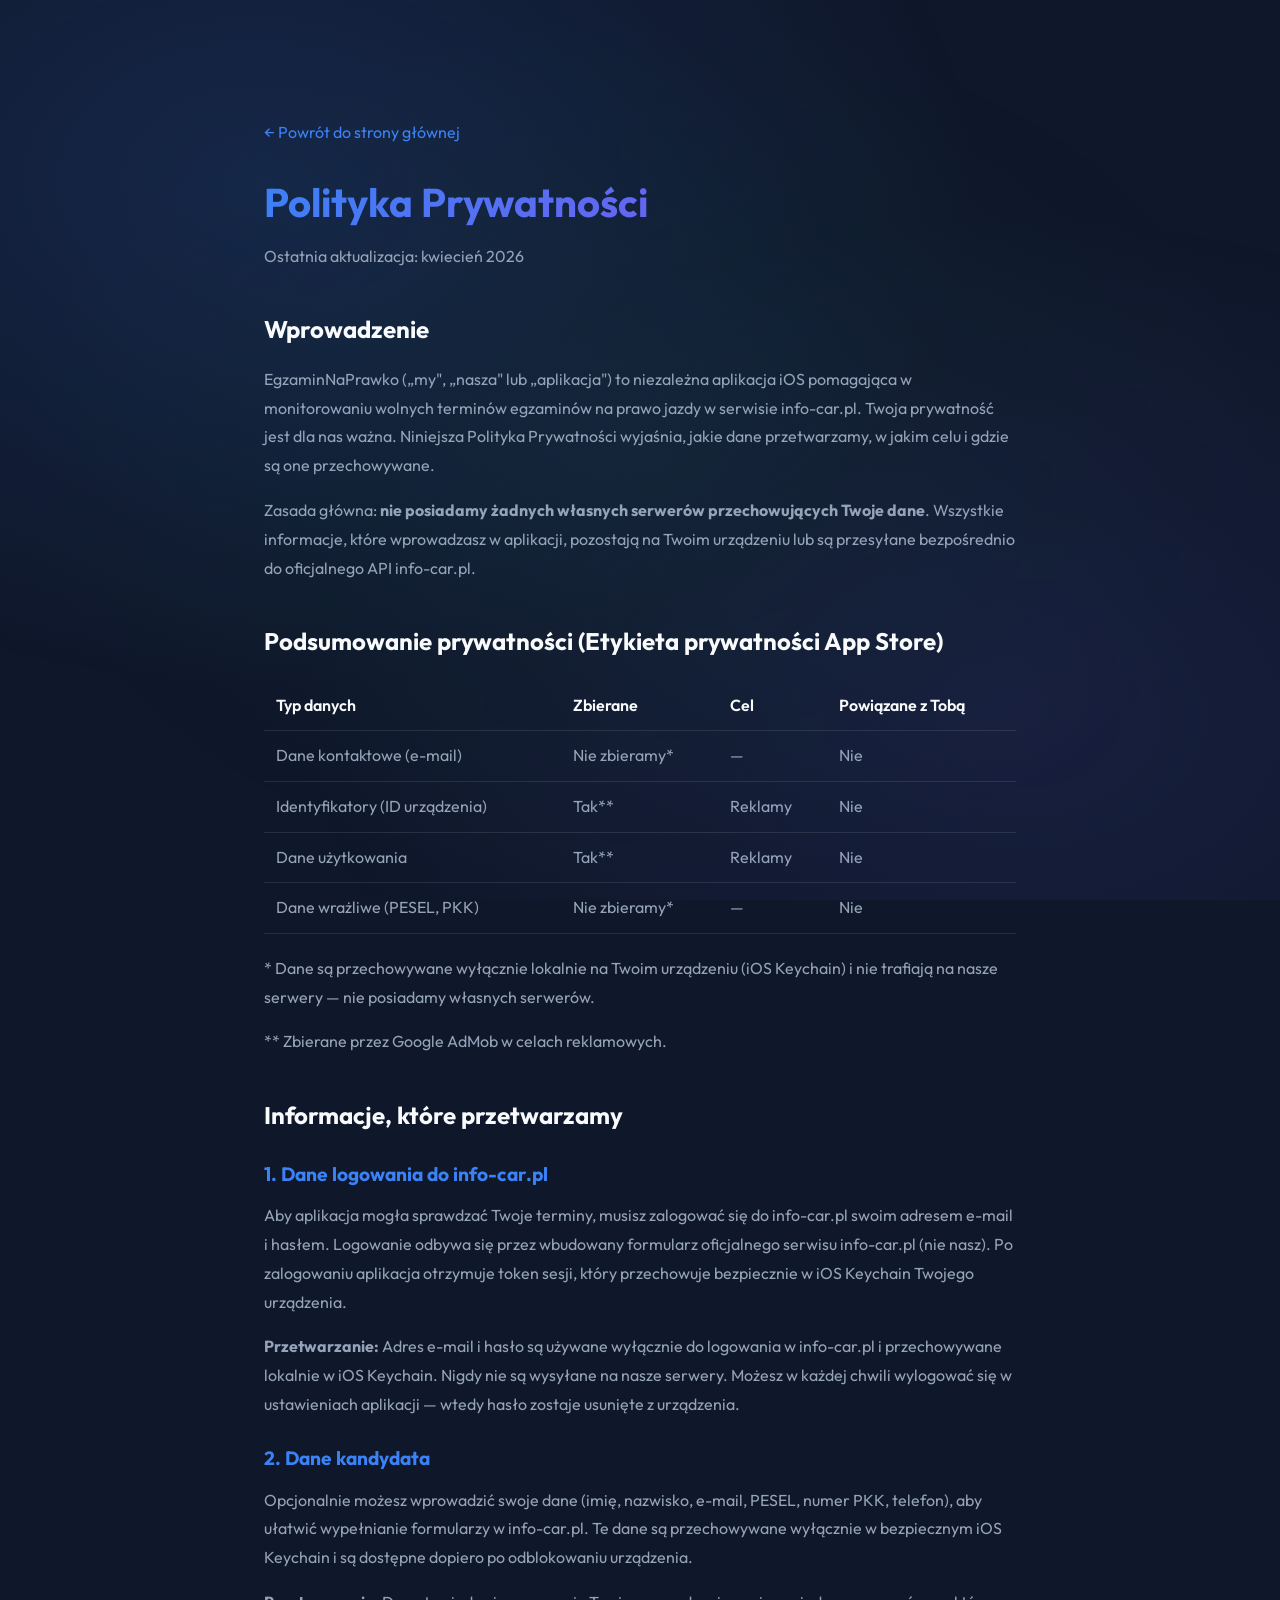
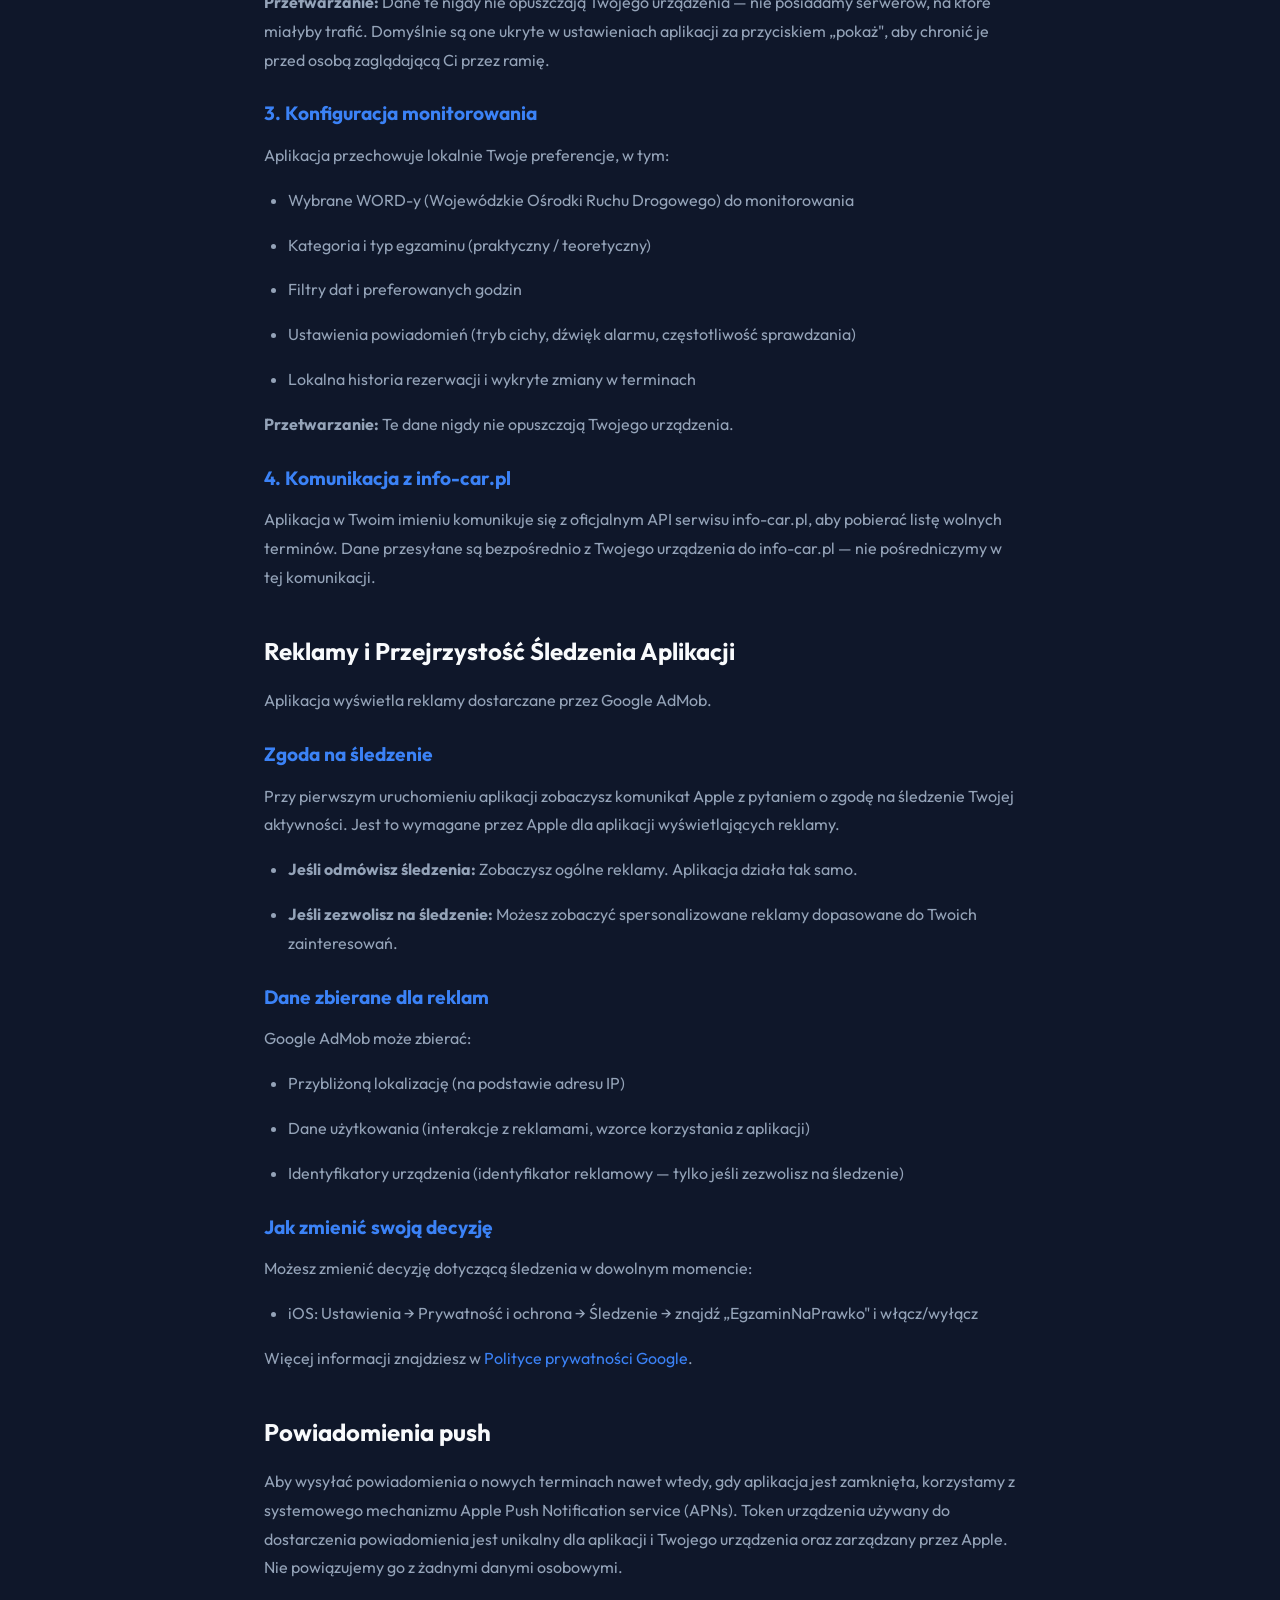
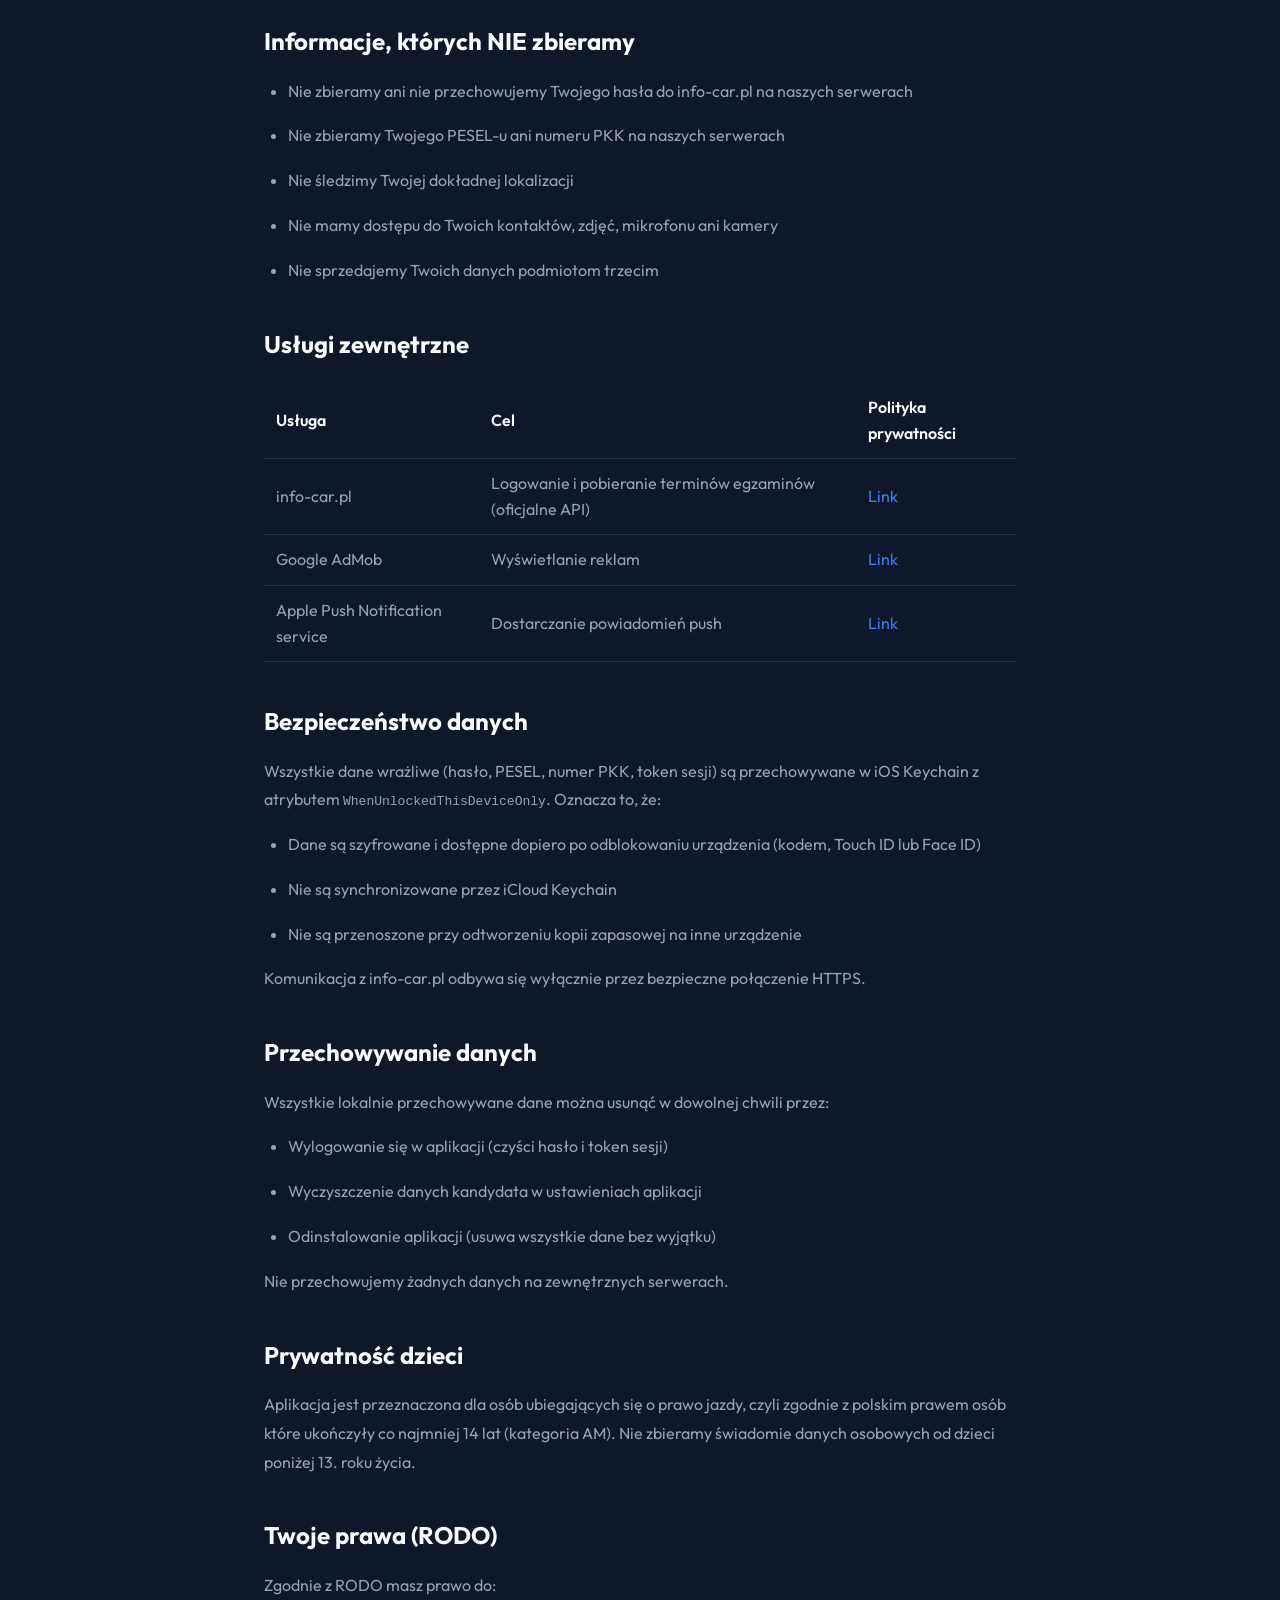
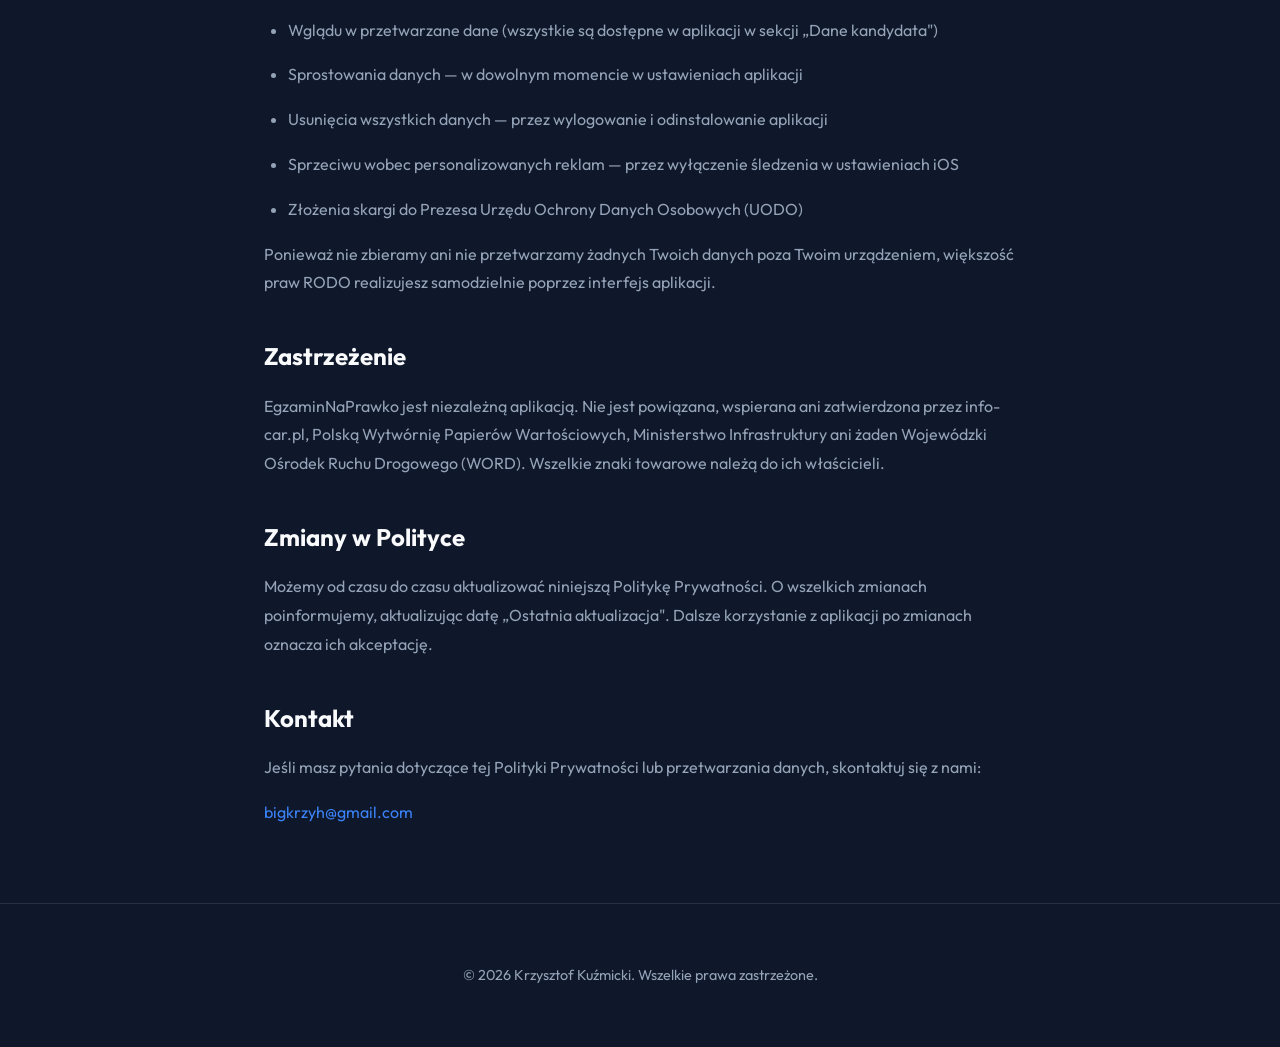
==== privacy.html @ 0381955b "Initial site" ====
<!DOCTYPE html>
<html lang="pl">
<head>
    <meta charset="UTF-8">
    <meta name="viewport" content="width=device-width, initial-scale=1.0">
    <meta http-equiv="X-UA-Compatible" content="IE=edge">

    <title>Polityka Prywatności - EgzaminNaPrawko</title>
    <meta name="description" content="Polityka prywatności aplikacji EgzaminNaPrawko">
    <meta name="robots" content="index, follow">
    <link rel="canonical" href="https://bigkrzyh.github.io/EgzaminNaPrawko/privacy.html">

    <link rel="preconnect" href="https://fonts.googleapis.com">
    <link rel="preconnect" href="https://fonts.gstatic.com" crossorigin>
    <link href="https://fonts.googleapis.com/css2?family=Outfit:wght@400;500;600;700&display=swap" rel="stylesheet">

    <link rel="stylesheet" href="style.css">
    <style>
        .privacy-content {
            max-width: 800px;
            margin: 0 auto;
            padding: 120px 24px 60px;
        }
        .privacy-content h1 {
            font-size: 2.5rem;
            margin-bottom: 8px;
            background: var(--gradient);
            -webkit-background-clip: text;
            -webkit-text-fill-color: transparent;
            background-clip: text;
        }
        .privacy-content .updated {
            color: var(--text-secondary);
            margin-bottom: 40px;
        }
        .privacy-content h2 {
            font-size: 1.5rem;
            margin: 40px 0 16px;
            color: var(--text-primary);
        }
        .privacy-content h3 {
            font-size: 1.2rem;
            margin: 24px 0 12px;
            color: var(--primary);
        }
        .privacy-content p, .privacy-content li {
            color: var(--text-secondary);
            margin-bottom: 16px;
            line-height: 1.8;
        }
        .privacy-content ul {
            margin-left: 24px;
            margin-bottom: 16px;
        }
        .privacy-content a {
            color: var(--primary);
            text-decoration: none;
        }
        .privacy-content a:hover {
            text-decoration: underline;
        }
        .privacy-content table {
            width: 100%;
            border-collapse: collapse;
            margin: 20px 0;
        }
        .privacy-content th, .privacy-content td {
            padding: 12px;
            text-align: left;
            border-bottom: 1px solid rgba(255,255,255,0.1);
        }
        .privacy-content th {
            color: var(--text-primary);
            font-weight: 600;
        }
        .privacy-content td {
            color: var(--text-secondary);
        }
        .back-link {
            display: inline-flex;
            align-items: center;
            gap: 8px;
            color: var(--primary);
            text-decoration: none;
            margin-bottom: 24px;
        }
        .back-link:hover {
            text-decoration: underline;
        }
    </style>
</head>
<body>
    <div class="bg-gradient"></div>

    <main class="privacy-content">
        <a href="./" class="back-link">← Powrót do strony głównej</a>

        <h1>Polityka Prywatności</h1>
        <p class="updated">Ostatnia aktualizacja: kwiecień 2026</p>

        <h2>Wprowadzenie</h2>
        <p>EgzaminNaPrawko („my", „nasza" lub „aplikacja") to niezależna aplikacja iOS pomagająca w monitorowaniu wolnych terminów egzaminów na prawo jazdy w serwisie info-car.pl. Twoja prywatność jest dla nas ważna. Niniejsza Polityka Prywatności wyjaśnia, jakie dane przetwarzamy, w jakim celu i gdzie są one przechowywane.</p>
        <p>Zasada główna: <strong>nie posiadamy żadnych własnych serwerów przechowujących Twoje dane</strong>. Wszystkie informacje, które wprowadzasz w aplikacji, pozostają na Twoim urządzeniu lub są przesyłane bezpośrednio do oficjalnego API info-car.pl.</p>

        <h2>Podsumowanie prywatności (Etykieta prywatności App Store)</h2>
        <table>
            <tr>
                <th>Typ danych</th>
                <th>Zbierane</th>
                <th>Cel</th>
                <th>Powiązane z Tobą</th>
            </tr>
            <tr>
                <td>Dane kontaktowe (e-mail)</td>
                <td>Nie zbieramy*</td>
                <td>—</td>
                <td>Nie</td>
            </tr>
            <tr>
                <td>Identyfikatory (ID urządzenia)</td>
                <td>Tak**</td>
                <td>Reklamy</td>
                <td>Nie</td>
            </tr>
            <tr>
                <td>Dane użytkowania</td>
                <td>Tak**</td>
                <td>Reklamy</td>
                <td>Nie</td>
            </tr>
            <tr>
                <td>Dane wrażliwe (PESEL, PKK)</td>
                <td>Nie zbieramy*</td>
                <td>—</td>
                <td>Nie</td>
            </tr>
        </table>
        <p>* Dane są przechowywane wyłącznie lokalnie na Twoim urządzeniu (iOS Keychain) i nie trafiają na nasze serwery — nie posiadamy własnych serwerów.</p>
        <p>** Zbierane przez Google AdMob w celach reklamowych.</p>

        <h2>Informacje, które przetwarzamy</h2>

        <h3>1. Dane logowania do info-car.pl</h3>
        <p>Aby aplikacja mogła sprawdzać Twoje terminy, musisz zalogować się do info-car.pl swoim adresem e-mail i hasłem. Logowanie odbywa się przez wbudowany formularz oficjalnego serwisu info-car.pl (nie nasz). Po zalogowaniu aplikacja otrzymuje token sesji, który przechowuje bezpiecznie w iOS Keychain Twojego urządzenia.</p>
        <p><strong>Przetwarzanie:</strong> Adres e-mail i hasło są używane wyłącznie do logowania w info-car.pl i przechowywane lokalnie w iOS Keychain. Nigdy nie są wysyłane na nasze serwery. Możesz w każdej chwili wylogować się w ustawieniach aplikacji — wtedy hasło zostaje usunięte z urządzenia.</p>

        <h3>2. Dane kandydata</h3>
        <p>Opcjonalnie możesz wprowadzić swoje dane (imię, nazwisko, e-mail, PESEL, numer PKK, telefon), aby ułatwić wypełnianie formularzy w info-car.pl. Te dane są przechowywane wyłącznie w bezpiecznym iOS Keychain i są dostępne dopiero po odblokowaniu urządzenia.</p>
        <p><strong>Przetwarzanie:</strong> Dane te nigdy nie opuszczają Twojego urządzenia — nie posiadamy serwerów, na które miałyby trafić. Domyślnie są one ukryte w ustawieniach aplikacji za przyciskiem „pokaż", aby chronić je przed osobą zaglądającą Ci przez ramię.</p>

        <h3>3. Konfiguracja monitorowania</h3>
        <p>Aplikacja przechowuje lokalnie Twoje preferencje, w tym:</p>
        <ul>
            <li>Wybrane WORD-y (Wojewódzkie Ośrodki Ruchu Drogowego) do monitorowania</li>
            <li>Kategoria i typ egzaminu (praktyczny / teoretyczny)</li>
            <li>Filtry dat i preferowanych godzin</li>
            <li>Ustawienia powiadomień (tryb cichy, dźwięk alarmu, częstotliwość sprawdzania)</li>
            <li>Lokalna historia rezerwacji i wykryte zmiany w terminach</li>
        </ul>
        <p><strong>Przetwarzanie:</strong> Te dane nigdy nie opuszczają Twojego urządzenia.</p>

        <h3>4. Komunikacja z info-car.pl</h3>
        <p>Aplikacja w Twoim imieniu komunikuje się z oficjalnym API serwisu info-car.pl, aby pobierać listę wolnych terminów. Dane przesyłane są bezpośrednio z Twojego urządzenia do info-car.pl — nie pośredniczymy w tej komunikacji.</p>

        <h2>Reklamy i Przejrzystość Śledzenia Aplikacji</h2>
        <p>Aplikacja wyświetla reklamy dostarczane przez Google AdMob.</p>

        <h3>Zgoda na śledzenie</h3>
        <p>Przy pierwszym uruchomieniu aplikacji zobaczysz komunikat Apple z pytaniem o zgodę na śledzenie Twojej aktywności. Jest to wymagane przez Apple dla aplikacji wyświetlających reklamy.</p>
        <ul>
            <li><strong>Jeśli odmówisz śledzenia:</strong> Zobaczysz ogólne reklamy. Aplikacja działa tak samo.</li>
            <li><strong>Jeśli zezwolisz na śledzenie:</strong> Możesz zobaczyć spersonalizowane reklamy dopasowane do Twoich zainteresowań.</li>
        </ul>

        <h3>Dane zbierane dla reklam</h3>
        <p>Google AdMob może zbierać:</p>
        <ul>
            <li>Przybliżoną lokalizację (na podstawie adresu IP)</li>
            <li>Dane użytkowania (interakcje z reklamami, wzorce korzystania z aplikacji)</li>
            <li>Identyfikatory urządzenia (identyfikator reklamowy — tylko jeśli zezwolisz na śledzenie)</li>
        </ul>

        <h3>Jak zmienić swoją decyzję</h3>
        <p>Możesz zmienić decyzję dotyczącą śledzenia w dowolnym momencie:</p>
        <ul>
            <li>iOS: Ustawienia → Prywatność i ochrona → Śledzenie → znajdź „EgzaminNaPrawko" i włącz/wyłącz</li>
        </ul>
        <p>Więcej informacji znajdziesz w <a href="https://policies.google.com/privacy" target="_blank" rel="noopener">Polityce prywatności Google</a>.</p>

        <h2>Powiadomienia push</h2>
        <p>Aby wysyłać powiadomienia o nowych terminach nawet wtedy, gdy aplikacja jest zamknięta, korzystamy z systemowego mechanizmu Apple Push Notification service (APNs). Token urządzenia używany do dostarczenia powiadomienia jest unikalny dla aplikacji i Twojego urządzenia oraz zarządzany przez Apple. Nie powiązujemy go z żadnymi danymi osobowymi.</p>

        <h2>Informacje, których NIE zbieramy</h2>
        <ul>
            <li>Nie zbieramy ani nie przechowujemy Twojego hasła do info-car.pl na naszych serwerach</li>
            <li>Nie zbieramy Twojego PESEL-u ani numeru PKK na naszych serwerach</li>
            <li>Nie śledzimy Twojej dokładnej lokalizacji</li>
            <li>Nie mamy dostępu do Twoich kontaktów, zdjęć, mikrofonu ani kamery</li>
            <li>Nie sprzedajemy Twoich danych podmiotom trzecim</li>
        </ul>

        <h2>Usługi zewnętrzne</h2>
        <table>
            <tr>
                <th>Usługa</th>
                <th>Cel</th>
                <th>Polityka prywatności</th>
            </tr>
            <tr>
                <td>info-car.pl</td>
                <td>Logowanie i pobieranie terminów egzaminów (oficjalne API)</td>
                <td><a href="https://info-car.pl" target="_blank" rel="noopener">Link</a></td>
            </tr>
            <tr>
                <td>Google AdMob</td>
                <td>Wyświetlanie reklam</td>
                <td><a href="https://policies.google.com/privacy" target="_blank" rel="noopener">Link</a></td>
            </tr>
            <tr>
                <td>Apple Push Notification service</td>
                <td>Dostarczanie powiadomień push</td>
                <td><a href="https://www.apple.com/legal/privacy/" target="_blank" rel="noopener">Link</a></td>
            </tr>
        </table>

        <h2>Bezpieczeństwo danych</h2>
        <p>Wszystkie dane wrażliwe (hasło, PESEL, numer PKK, token sesji) są przechowywane w iOS Keychain z atrybutem <code>WhenUnlockedThisDeviceOnly</code>. Oznacza to, że:</p>
        <ul>
            <li>Dane są szyfrowane i dostępne dopiero po odblokowaniu urządzenia (kodem, Touch ID lub Face ID)</li>
            <li>Nie są synchronizowane przez iCloud Keychain</li>
            <li>Nie są przenoszone przy odtworzeniu kopii zapasowej na inne urządzenie</li>
        </ul>
        <p>Komunikacja z info-car.pl odbywa się wyłącznie przez bezpieczne połączenie HTTPS.</p>

        <h2>Przechowywanie danych</h2>
        <p>Wszystkie lokalnie przechowywane dane można usunąć w dowolnej chwili przez:</p>
        <ul>
            <li>Wylogowanie się w aplikacji (czyści hasło i token sesji)</li>
            <li>Wyczyszczenie danych kandydata w ustawieniach aplikacji</li>
            <li>Odinstalowanie aplikacji (usuwa wszystkie dane bez wyjątku)</li>
        </ul>
        <p>Nie przechowujemy żadnych danych na zewnętrznych serwerach.</p>

        <h2>Prywatność dzieci</h2>
        <p>Aplikacja jest przeznaczona dla osób ubiegających się o prawo jazdy, czyli zgodnie z polskim prawem osób które ukończyły co najmniej 14 lat (kategoria AM). Nie zbieramy świadomie danych osobowych od dzieci poniżej 13. roku życia.</p>

        <h2>Twoje prawa (RODO)</h2>
        <p>Zgodnie z RODO masz prawo do:</p>
        <ul>
            <li>Wglądu w przetwarzane dane (wszystkie są dostępne w aplikacji w sekcji „Dane kandydata")</li>
            <li>Sprostowania danych — w dowolnym momencie w ustawieniach aplikacji</li>
            <li>Usunięcia wszystkich danych — przez wylogowanie i odinstalowanie aplikacji</li>
            <li>Sprzeciwu wobec personalizowanych reklam — przez wyłączenie śledzenia w ustawieniach iOS</li>
            <li>Złożenia skargi do Prezesa Urzędu Ochrony Danych Osobowych (UODO)</li>
        </ul>
        <p>Ponieważ nie zbieramy ani nie przetwarzamy żadnych Twoich danych poza Twoim urządzeniem, większość praw RODO realizujesz samodzielnie poprzez interfejs aplikacji.</p>

        <h2>Zastrzeżenie</h2>
        <p>EgzaminNaPrawko jest niezależną aplikacją. Nie jest powiązana, wspierana ani zatwierdzona przez info-car.pl, Polską Wytwórnię Papierów Wartościowych, Ministerstwo Infrastruktury ani żaden Wojewódzki Ośrodek Ruchu Drogowego (WORD). Wszelkie znaki towarowe należą do ich właścicieli.</p>

        <h2>Zmiany w Polityce</h2>
        <p>Możemy od czasu do czasu aktualizować niniejszą Politykę Prywatności. O wszelkich zmianach poinformujemy, aktualizując datę „Ostatnia aktualizacja". Dalsze korzystanie z aplikacji po zmianach oznacza ich akceptację.</p>

        <h2>Kontakt</h2>
        <p>Jeśli masz pytania dotyczące tej Polityki Prywatności lub przetwarzania danych, skontaktuj się z nami:</p>
        <p><a href="mailto:bigkrzyh@gmail.com">bigkrzyh@gmail.com</a></p>
    </main>

    <footer>
        <div class="container">
            <p class="copyright">© 2026 Krzysztof Kuźmicki. Wszelkie prawa zastrzeżone.</p>
        </div>
    </footer>
</body>
</html>
---- style.css ----
/* EgzaminNaPrawko Website - Modern Dark Theme */

:root {
    --primary: #3b82f6;
    --primary-dark: #2563eb;
    --secondary: #6366f1;
    --accent: #22c55e;
    --bg-dark: #0f172a;
    --bg-card: #1e293b;
    --text-primary: #f8fafc;
    --text-secondary: #94a3b8;
    --gradient: linear-gradient(135deg, var(--primary) 0%, var(--secondary) 50%, #4f46e5 100%);
    --shadow: 0 25px 50px -12px rgba(0, 0, 0, 0.5);
}

* {
    margin: 0;
    padding: 0;
    box-sizing: border-box;
}

html {
    scroll-behavior: smooth;
}

body {
    font-family: 'Outfit', -apple-system, BlinkMacSystemFont, 'Segoe UI', Roboto, sans-serif;
    background: var(--bg-dark);
    color: var(--text-primary);
    line-height: 1.6;
    min-height: 100vh;
}

/* Background gradient effect */
.bg-gradient {
    position: fixed;
    top: 0;
    left: 0;
    width: 100%;
    height: 100%;
    background:
        radial-gradient(ellipse at 20% 20%, rgba(59, 130, 246, 0.15) 0%, transparent 50%),
        radial-gradient(ellipse at 80% 80%, rgba(99, 102, 241, 0.1) 0%, transparent 50%),
        radial-gradient(ellipse at 50% 50%, rgba(34, 197, 94, 0.05) 0%, transparent 70%);
    z-index: -1;
}

/* Container */
.container {
    max-width: 1200px;
    margin: 0 auto;
    padding: 0 24px;
}

/* Header / Hero Section */
.hero {
    min-height: 80vh;
    display: flex;
    align-items: center;
    justify-content: center;
    text-align: center;
    padding: 80px 24px 60px;
}

.hero-content {
    max-width: 800px;
}

.app-icon {
    width: 120px;
    height: 120px;
    border-radius: 28px;
    background: var(--gradient);
    display: flex;
    align-items: center;
    justify-content: center;
    margin: 0 auto 32px;
    font-size: 3.5rem;
    box-shadow: var(--shadow);
    animation: float 6s ease-in-out infinite;
}

@keyframes float {
    0%, 100% { transform: translateY(0); }
    50% { transform: translateY(-10px); }
}

.hero h1 {
    font-size: clamp(2.5rem, 5vw, 4rem);
    font-weight: 700;
    margin-bottom: 16px;
    background: var(--gradient);
    -webkit-background-clip: text;
    -webkit-text-fill-color: transparent;
    background-clip: text;
}

.hero .tagline {
    font-size: clamp(1.1rem, 2vw, 1.4rem);
    color: var(--text-secondary);
    margin-bottom: 24px;
}

.hero .description {
    font-size: 1.1rem;
    color: var(--text-secondary);
    max-width: 600px;
    margin: 0 auto 40px;
}

/* CTA Buttons */
.cta-buttons {
    display: flex;
    gap: 16px;
    justify-content: center;
    flex-wrap: wrap;
}

.btn-large {
    display: flex;
    align-items: center;
    gap: 10px;
    padding: 16px 32px;
    font-size: 1.1rem;
    border-radius: 50px;
    text-decoration: none;
    font-weight: 600;
    transition: all 0.3s ease;
}

.btn-primary {
    background: var(--primary);
    color: white;
}

.btn-primary:hover {
    background: var(--primary-dark);
    transform: translateY(-2px);
    box-shadow: 0 10px 30px rgba(59, 130, 246, 0.3);
}

/* Section styles */
section {
    padding: 80px 24px;
}

.section-title {
    font-size: 2.5rem;
    font-weight: 700;
    text-align: center;
    margin-bottom: 16px;
    background: var(--gradient);
    -webkit-background-clip: text;
    -webkit-text-fill-color: transparent;
    background-clip: text;
}

.section-subtitle {
    text-align: center;
    color: var(--text-secondary);
    margin-bottom: 60px;
    font-size: 1.1rem;
}

/* Features Grid */
.features-grid {
    display: grid;
    grid-template-columns: repeat(auto-fit, minmax(300px, 1fr));
    gap: 24px;
    max-width: 1000px;
    margin: 0 auto;
}

.feature-card {
    background: var(--bg-card);
    border-radius: 20px;
    padding: 28px;
    border: 1px solid rgba(255, 255, 255, 0.1);
    transition: all 0.3s ease;
}

.feature-card:hover {
    transform: translateY(-4px);
    border-color: rgba(59, 130, 246, 0.3);
    box-shadow: 0 15px 40px rgba(0, 0, 0, 0.3);
}

.feature-icon {
    width: 56px;
    height: 56px;
    background: var(--gradient);
    border-radius: 14px;
    display: flex;
    align-items: center;
    justify-content: center;
    font-size: 1.8rem;
    margin-bottom: 20px;
}

.feature-card h3 {
    font-size: 1.25rem;
    margin-bottom: 10px;
}

.feature-card p {
    color: var(--text-secondary);
    font-size: 0.95rem;
    line-height: 1.7;
}

/* FAQ Section */
.faq-list {
    max-width: 800px;
    margin: 0 auto;
}

.faq-item {
    background: var(--bg-card);
    border-radius: 16px;
    margin-bottom: 16px;
    border: 1px solid rgba(255, 255, 255, 0.1);
    overflow: hidden;
}

.faq-item summary {
    padding: 20px 24px;
    cursor: pointer;
    font-weight: 600;
    font-size: 1.05rem;
    list-style: none;
    display: flex;
    justify-content: space-between;
    align-items: center;
    transition: all 0.3s ease;
}

.faq-item summary::-webkit-details-marker {
    display: none;
}

.faq-item summary::after {
    content: '+';
    font-size: 1.5rem;
    font-weight: 400;
    color: var(--primary);
    transition: transform 0.3s ease;
}

.faq-item[open] summary::after {
    transform: rotate(45deg);
}

.faq-item summary:hover {
    background: rgba(255, 255, 255, 0.02);
}

.faq-item p {
    padding: 0 24px 20px;
    color: var(--text-secondary);
    line-height: 1.7;
}

.faq-item a {
    color: var(--primary);
    text-decoration: none;
}

.faq-item a:hover {
    text-decoration: underline;
}

/* Footer */
footer {
    padding: 60px 24px;
    text-align: center;
    border-top: 1px solid rgba(255, 255, 255, 0.1);
}

.footer-links {
    margin-bottom: 20px;
}

.footer-links a {
    color: var(--text-secondary);
    text-decoration: none;
    transition: color 0.3s ease;
}

.footer-links a:hover {
    color: var(--primary);
}

.footer-links .separator {
    color: rgba(255, 255, 255, 0.2);
    margin: 0 16px;
}

.copyright {
    color: var(--text-secondary);
    font-size: 0.9rem;
}

/* Responsive */
@media (max-width: 768px) {
    .features-grid {
        grid-template-columns: 1fr;
    }

    .footer-links .separator {
        display: block;
        margin: 8px 0;
        visibility: hidden;
    }

    .footer-links a {
        display: block;
        margin: 8px 0;
    }
}
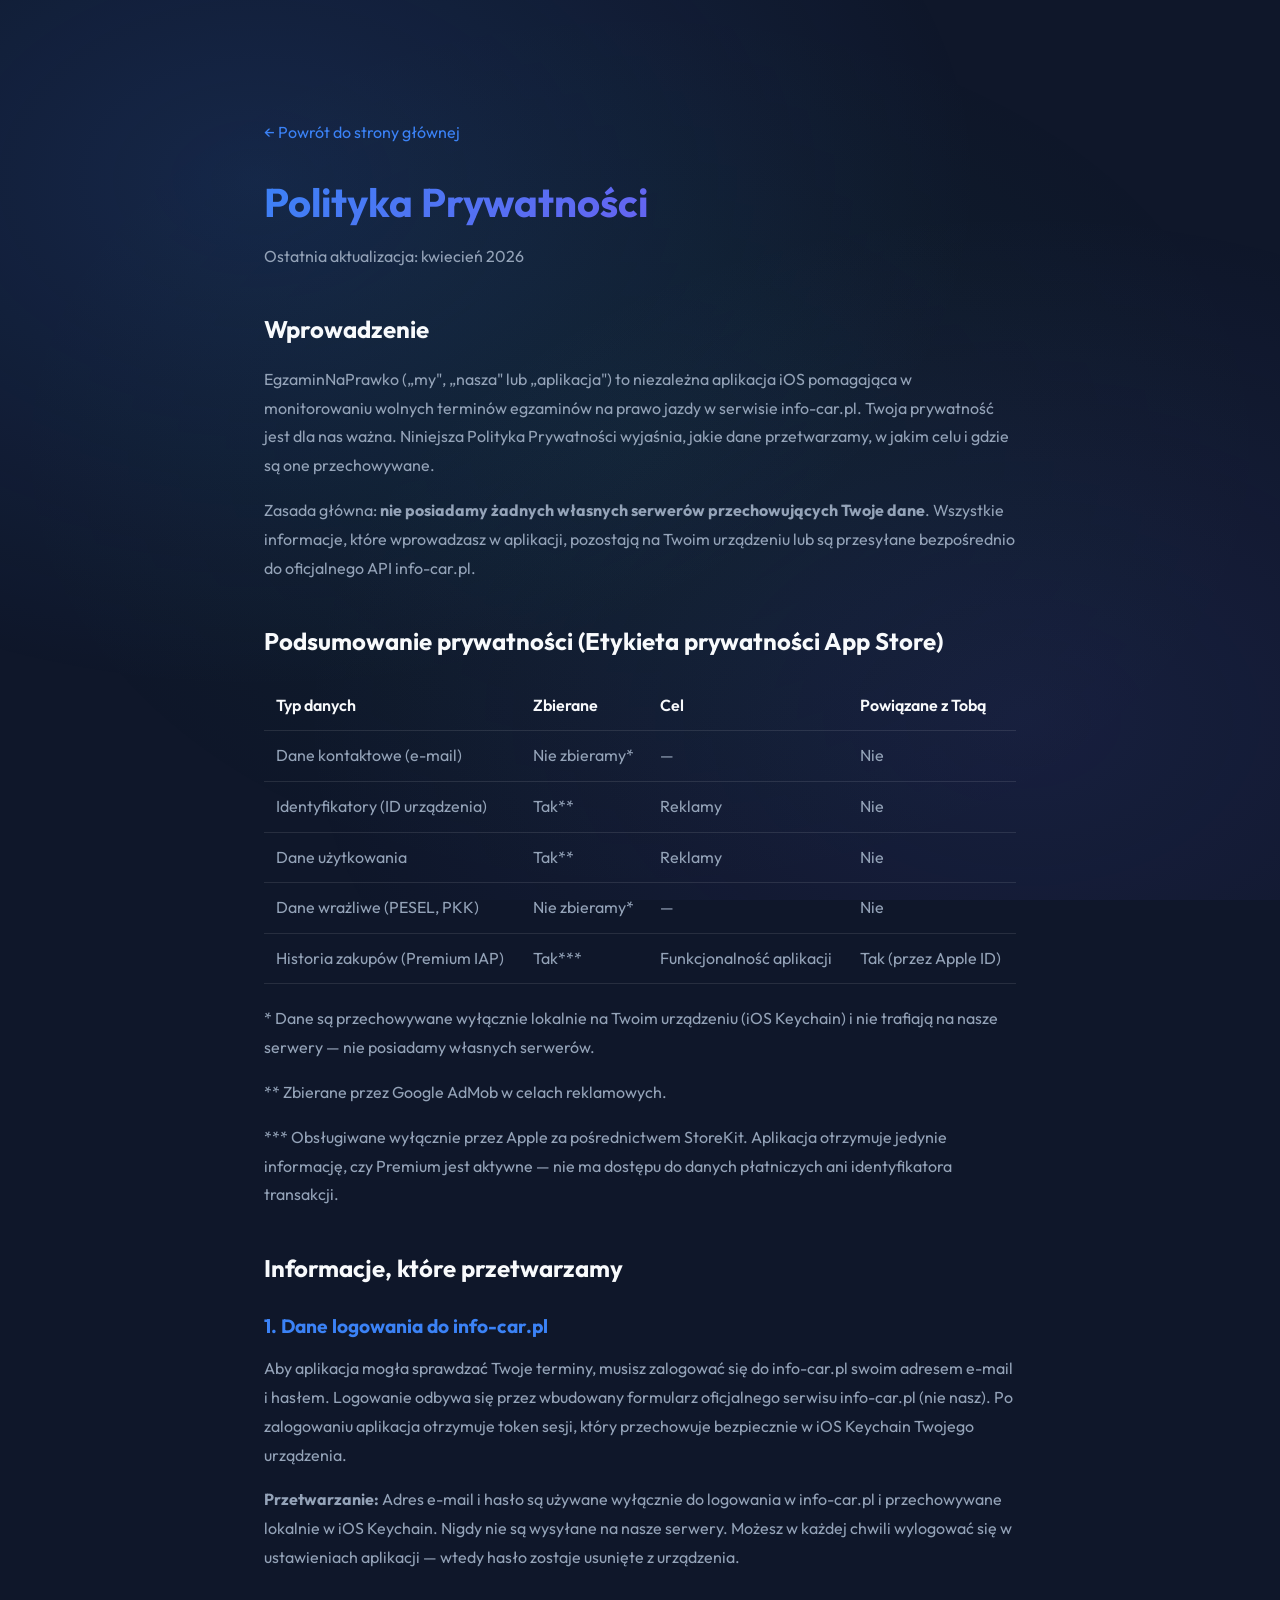
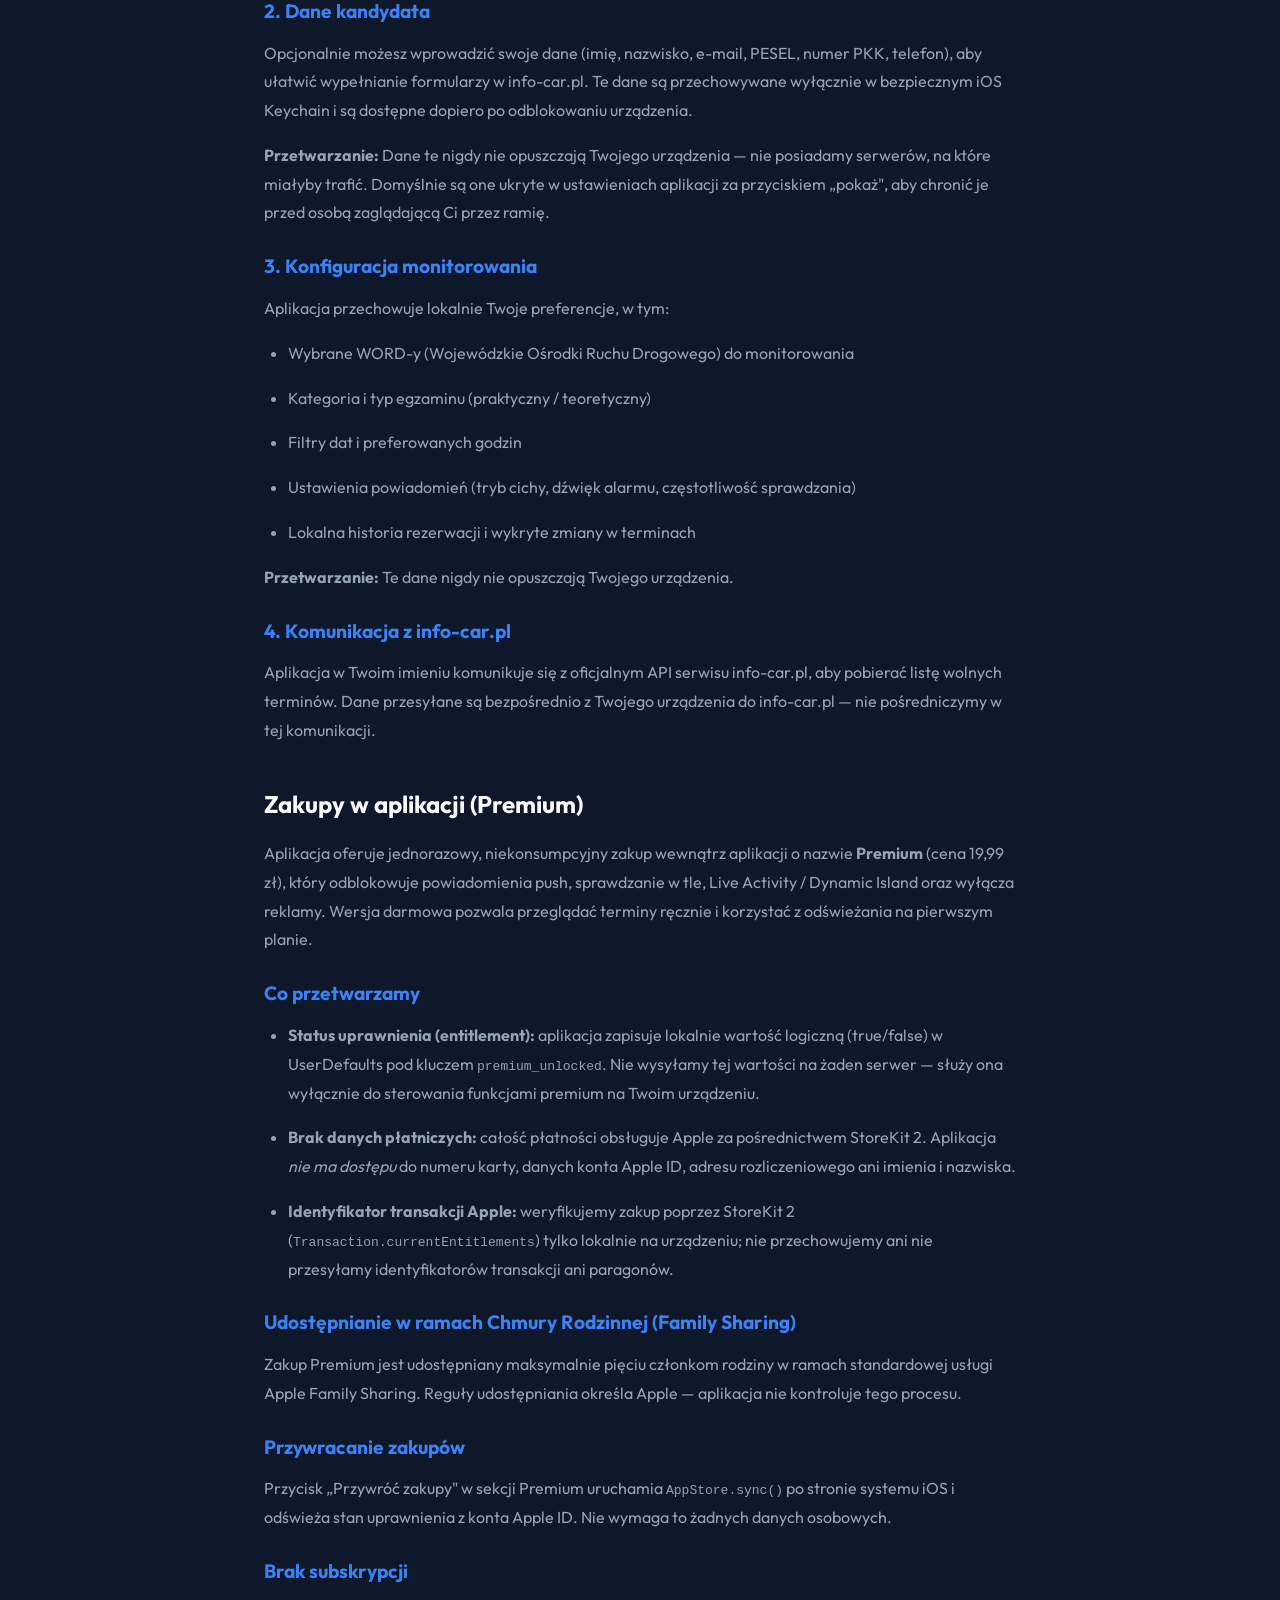
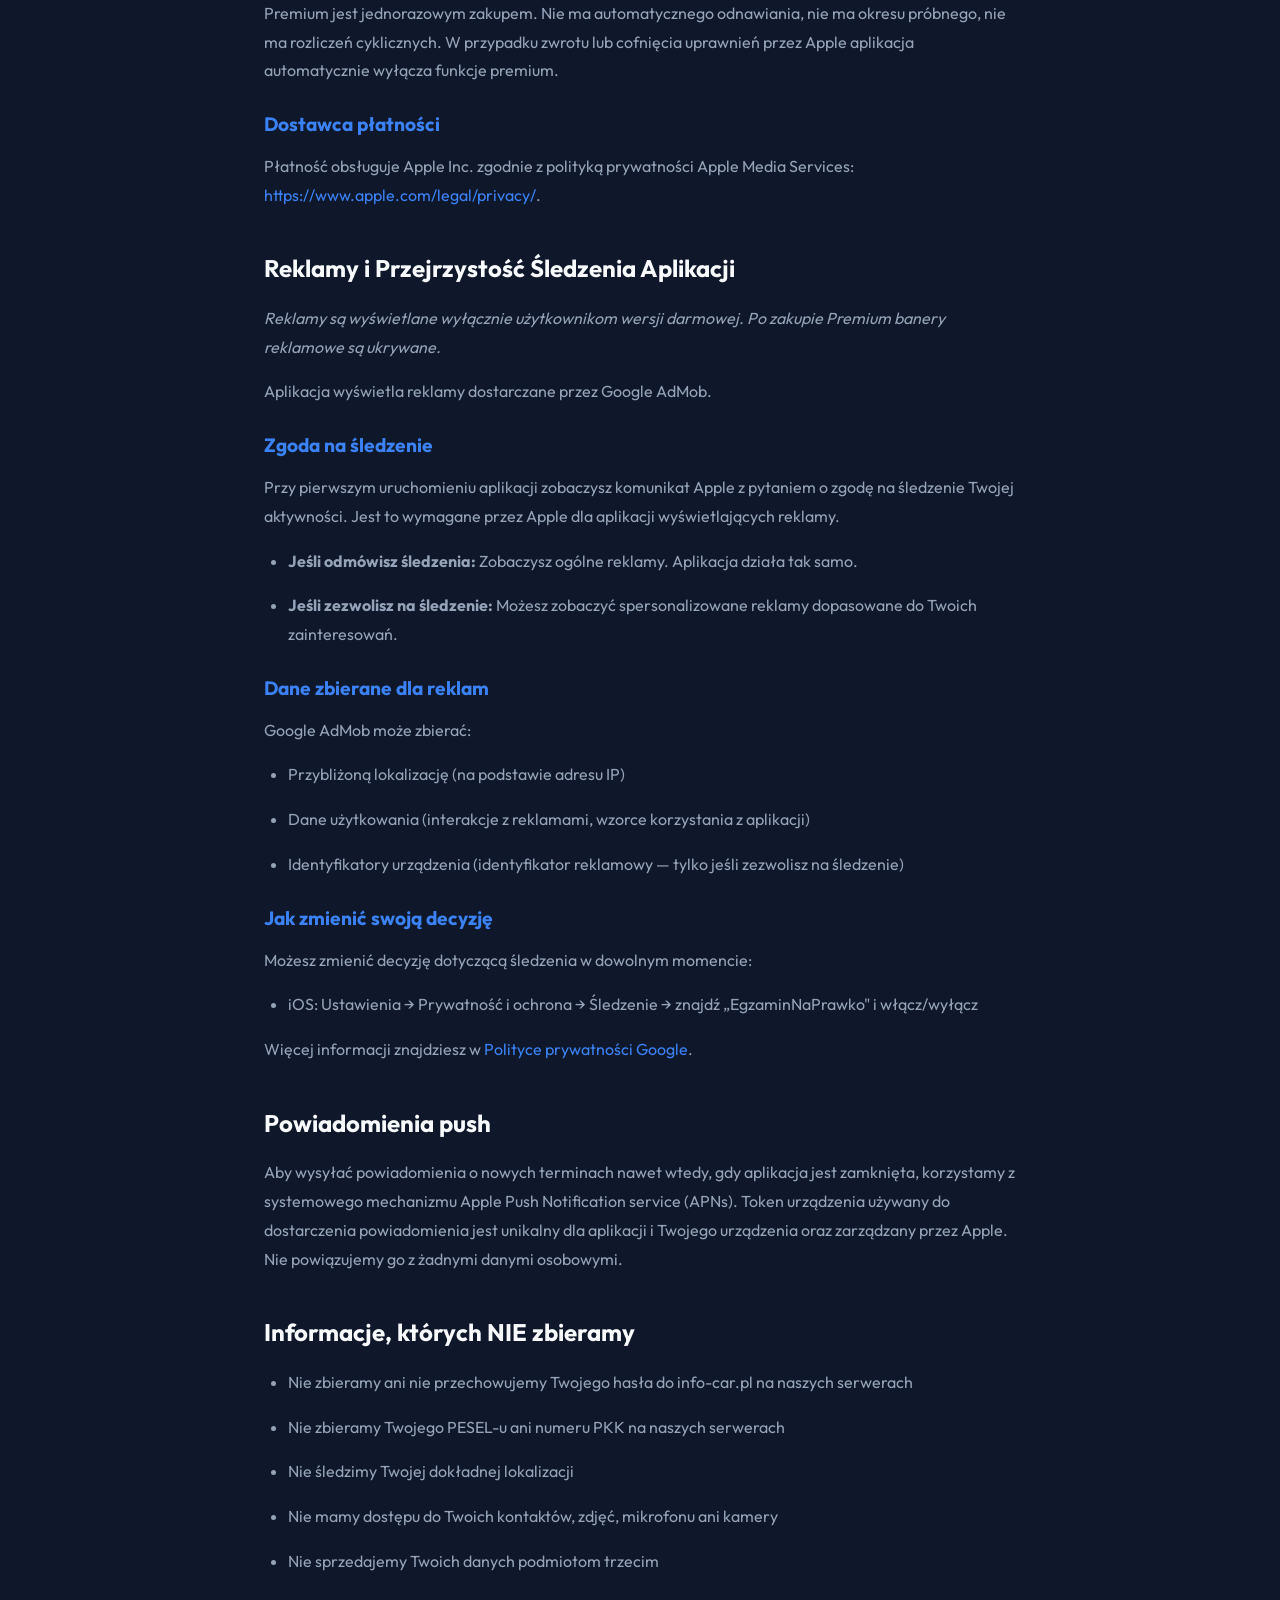
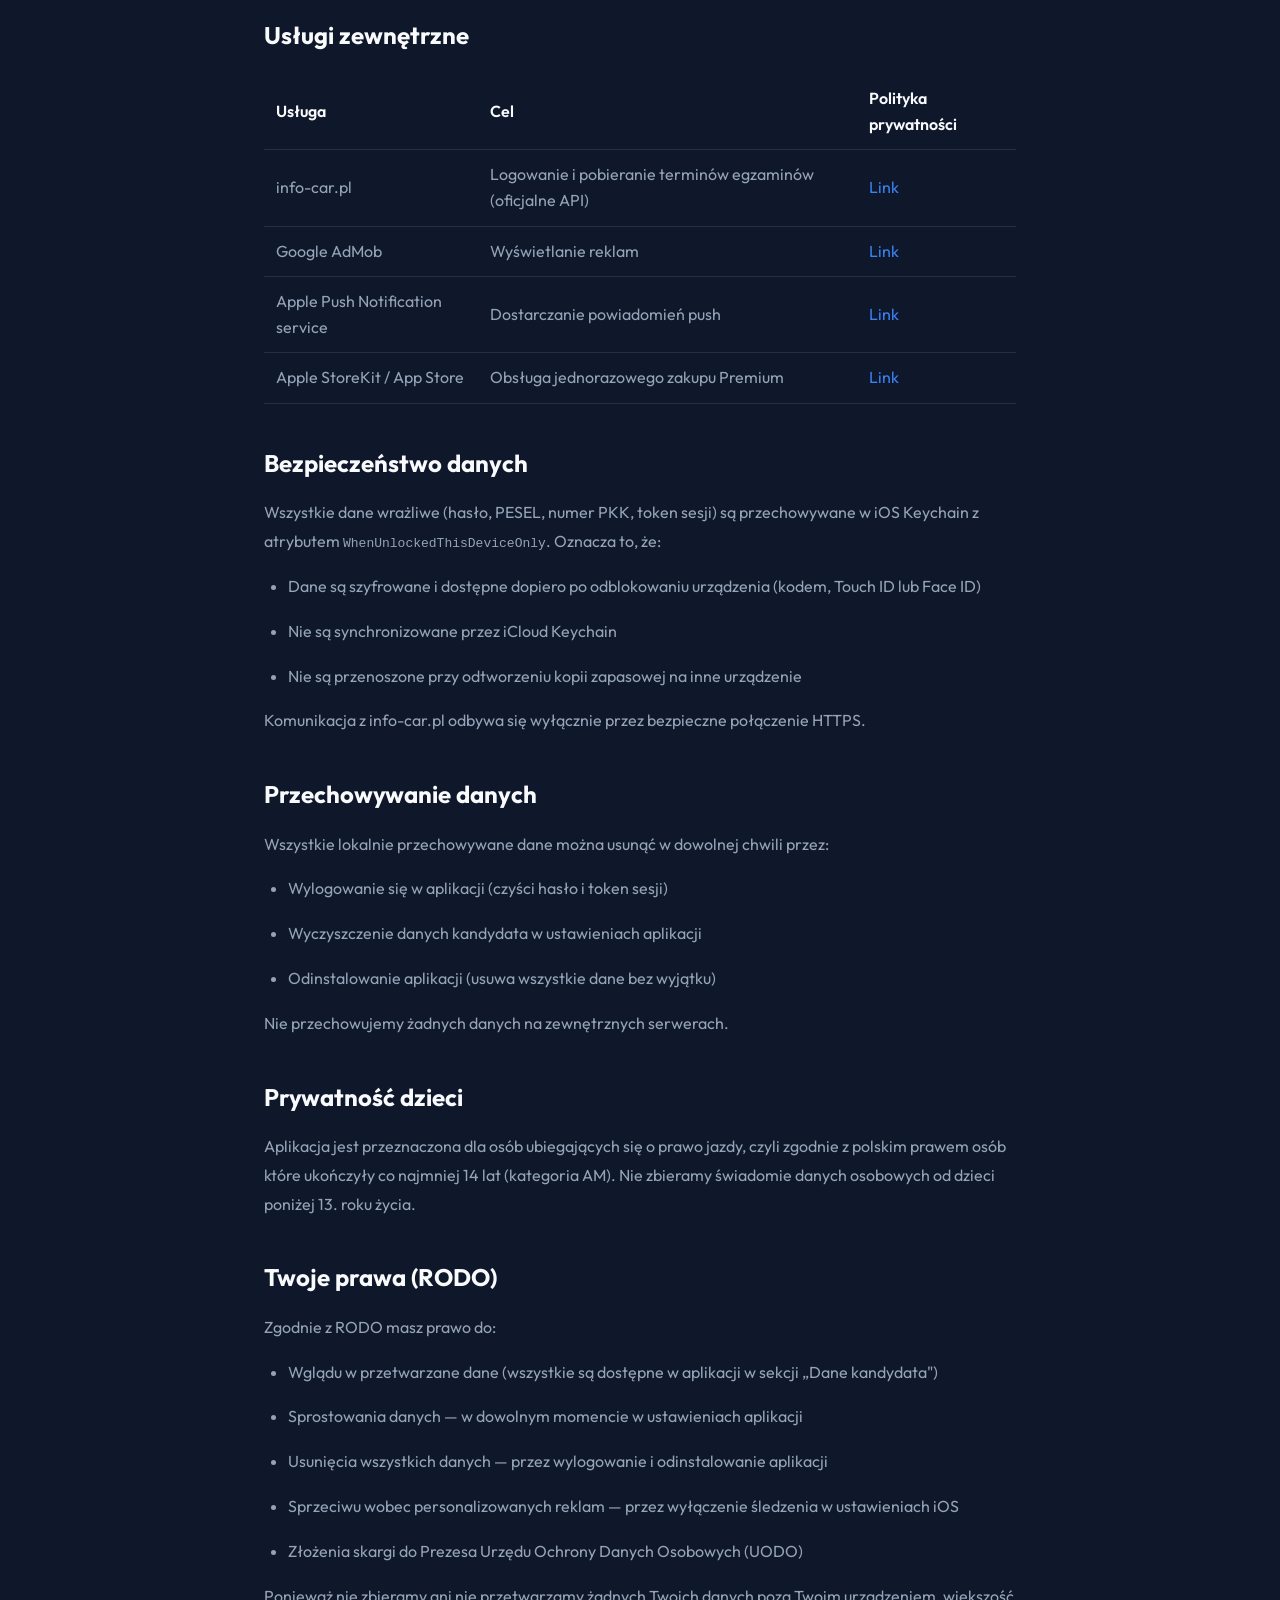
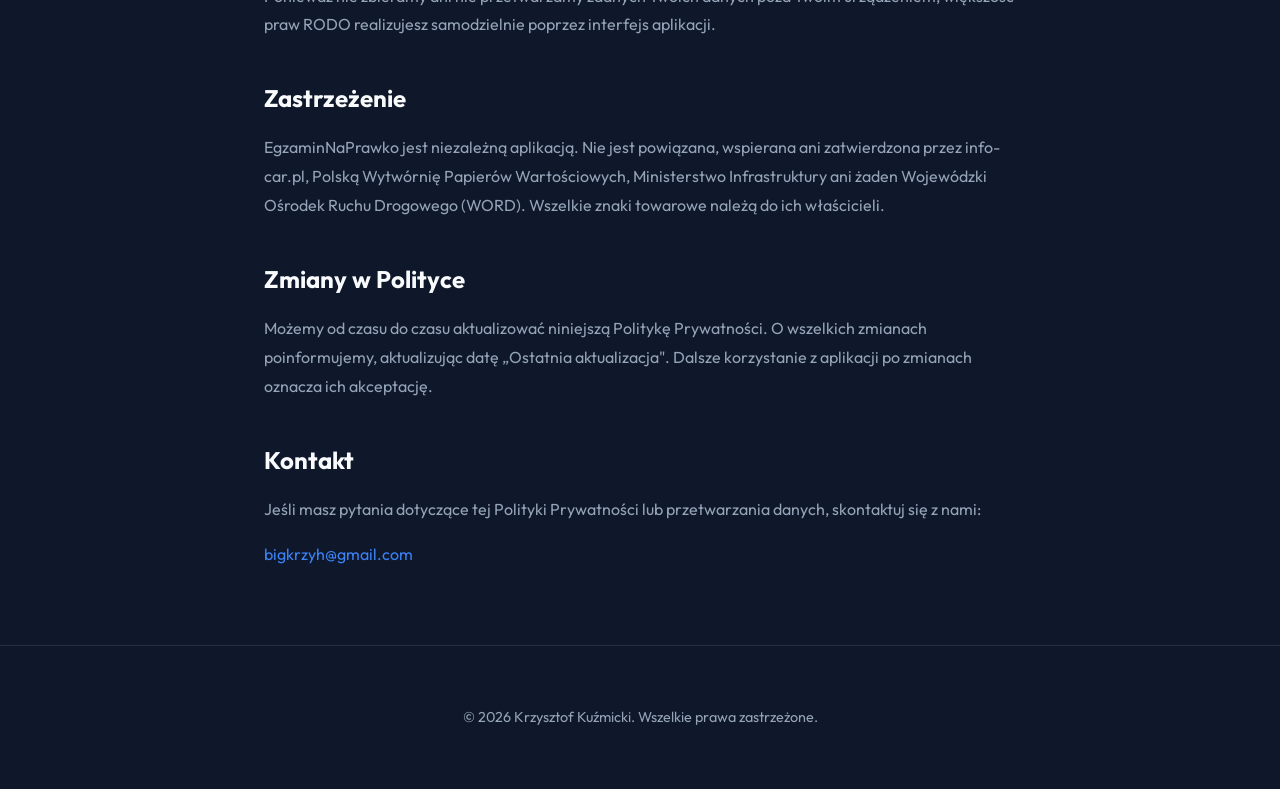
==== commit 9123531c: "Update site + privacy for Premium IAP (Build 52) - privacy.html: add Purchases row to App Store priv" ====
--- a/privacy.html
+++ b/privacy.html
@@ -134,9 +134,16 @@
                 <td>—</td>
                 <td>Nie</td>
             </tr>
+            <tr>
+                <td>Historia zakupów (Premium IAP)</td>
+                <td>Tak***</td>
+                <td>Funkcjonalność aplikacji</td>
+                <td>Tak (przez Apple ID)</td>
+            </tr>
         </table>
         <p>* Dane są przechowywane wyłącznie lokalnie na Twoim urządzeniu (iOS Keychain) i nie trafiają na nasze serwery — nie posiadamy własnych serwerów.</p>
         <p>** Zbierane przez Google AdMob w celach reklamowych.</p>
+        <p>*** Obsługiwane wyłącznie przez Apple za pośrednictwem StoreKit. Aplikacja otrzymuje jedynie informację, czy Premium jest aktywne — nie ma dostępu do danych płatniczych ani identyfikatora transakcji.</p>
 
         <h2>Informacje, które przetwarzamy</h2>
 
@@ -162,7 +169,30 @@
         <h3>4. Komunikacja z info-car.pl</h3>
         <p>Aplikacja w Twoim imieniu komunikuje się z oficjalnym API serwisu info-car.pl, aby pobierać listę wolnych terminów. Dane przesyłane są bezpośrednio z Twojego urządzenia do info-car.pl — nie pośredniczymy w tej komunikacji.</p>
 
+        <h2>Zakupy w aplikacji (Premium)</h2>
+        <p>Aplikacja oferuje jednorazowy, niekonsumpcyjny zakup wewnątrz aplikacji o nazwie <strong>Premium</strong> (cena 19,99 zł), który odblokowuje powiadomienia push, sprawdzanie w tle, Live Activity / Dynamic Island oraz wyłącza reklamy. Wersja darmowa pozwala przeglądać terminy ręcznie i korzystać z odświeżania na pierwszym planie.</p>
+
+        <h3>Co przetwarzamy</h3>
+        <ul>
+            <li><strong>Status uprawnienia (entitlement):</strong> aplikacja zapisuje lokalnie wartość logiczną (true/false) w UserDefaults pod kluczem <code>premium_unlocked</code>. Nie wysyłamy tej wartości na żaden serwer — służy ona wyłącznie do sterowania funkcjami premium na Twoim urządzeniu.</li>
+            <li><strong>Brak danych płatniczych:</strong> całość płatności obsługuje Apple za pośrednictwem StoreKit 2. Aplikacja <em>nie ma dostępu</em> do numeru karty, danych konta Apple ID, adresu rozliczeniowego ani imienia i nazwiska.</li>
+            <li><strong>Identyfikator transakcji Apple:</strong> weryfikujemy zakup poprzez StoreKit 2 (<code>Transaction.currentEntitlements</code>) tylko lokalnie na urządzeniu; nie przechowujemy ani nie przesyłamy identyfikatorów transakcji ani paragonów.</li>
+        </ul>
+
+        <h3>Udostępnianie w ramach Chmury Rodzinnej (Family Sharing)</h3>
+        <p>Zakup Premium jest udostępniany maksymalnie pięciu członkom rodziny w ramach standardowej usługi Apple Family Sharing. Reguły udostępniania określa Apple — aplikacja nie kontroluje tego procesu.</p>
+
+        <h3>Przywracanie zakupów</h3>
+        <p>Przycisk „Przywróć zakupy" w sekcji Premium uruchamia <code>AppStore.sync()</code> po stronie systemu iOS i odświeża stan uprawnienia z konta Apple ID. Nie wymaga to żadnych danych osobowych.</p>
+
+        <h3>Brak subskrypcji</h3>
+        <p>Premium jest jednorazowym zakupem. Nie ma automatycznego odnawiania, nie ma okresu próbnego, nie ma rozliczeń cyklicznych. W przypadku zwrotu lub cofnięcia uprawnień przez Apple aplikacja automatycznie wyłącza funkcje premium.</p>
+
+        <h3>Dostawca płatności</h3>
+        <p>Płatność obsługuje Apple Inc. zgodnie z polityką prywatności Apple Media Services: <a href="https://www.apple.com/legal/privacy/" target="_blank" rel="noopener">https://www.apple.com/legal/privacy/</a>.</p>
+
         <h2>Reklamy i Przejrzystość Śledzenia Aplikacji</h2>
+        <p><em>Reklamy są wyświetlane wyłącznie użytkownikom wersji darmowej. Po zakupie Premium banery reklamowe są ukrywane.</em></p>
         <p>Aplikacja wyświetla reklamy dostarczane przez Google AdMob.</p>
 
         <h3>Zgoda na śledzenie</h3>
@@ -219,6 +249,11 @@
             <tr>
                 <td>Apple Push Notification service</td>
                 <td>Dostarczanie powiadomień push</td>
+                <td><a href="https://www.apple.com/legal/privacy/" target="_blank" rel="noopener">Link</a></td>
+            </tr>
+            <tr>
+                <td>Apple StoreKit / App Store</td>
+                <td>Obsługa jednorazowego zakupu Premium</td>
                 <td><a href="https://www.apple.com/legal/privacy/" target="_blank" rel="noopener">Link</a></td>
             </tr>
         </table>
